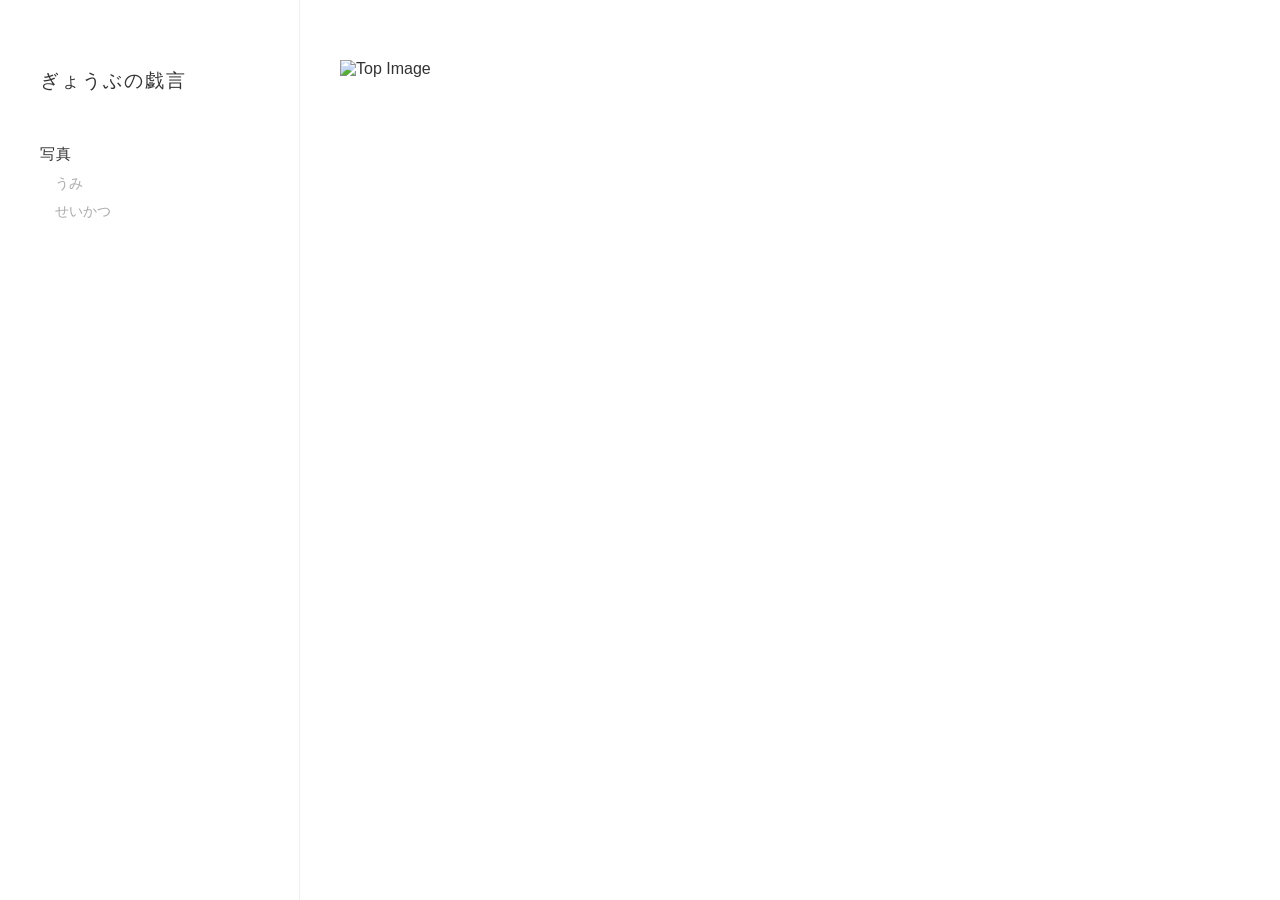
==== index.html @ 8478bc0f "Add files via upload" ====
<!DOCTYPE html>
<html lang="ja">
<head>
    <meta charset="UTF-8">
    <meta name="viewport" content="width=device-width, initial-scale=1.0">
    <title>ぎょうぶの戯言</title>
    <link rel="stylesheet" href="style.css">
</head>
<body>
    <header class="mobile-header">
        <h1 class="mobile-logo"><a href="#" onclick="showTopPage(); return false;">ぎょうぶの戯言</a></h1>
        <div class="hamburger" id="hamburger" onclick="toggleMenu()">
            <span></span>
            <span></span>
            <span></span>
        </div>
    </header>

    <div class="container">
        <aside class="sidebar">
            <h1 class="logo"><a href="#" onclick="showTopPage(); return false;"><p>ぎょうぶの戯言</p></a></h1>
            <nav>
                <ul class="nav-links">
                    <li>
                        <span class="nav-category">写真</span>
                        <ul class="sub-nav">
                            <li><a href="#" onclick="loadSection('umi.html'); return false;">うみ</a></li>
                            <li><a href="#" onclick="loadSection('data-seikatsu.html'); return false;">せいかつ</a></li>
                        </ul>
                    </li>
                    <!-- 「なんかひとりごと」の項目は削除しました -->
                </ul>
            </nav>
        </aside>

        <main class="content">
            <div id="loading" style="display: none;">読み込み中...</div>
            
            <div id="dynamic-content" class="content-section">
                <div id="content-grid">
                    <div class="top-main-visual">
                        <img src="images/top.jpg" alt="Top Image">
                    </div>
                </div>
            </div>
            
        </main>
    </div>

    <!-- モーダル部分 -->
    <div id="photo-modal" class="modal" onclick="closeModal(event)">
        <span class="close-btn" onclick="closeModal(event, true)">&times;</span>
        
        <div class="modal-content">
            <img id="modal-img" src="" alt="">
            
            <div class="modal-nav">
                <span class="nav-btn prev" onclick="changePhoto(-1, event)">←</span>
                <span class="nav-btn next" onclick="changePhoto(1, event)">→</span>
            </div>
        </div>
    </div>

    <script src="main.js"></script>
</body>
</html>
---- style.css ----
/* 全体の基本設定 */
body { margin: 0; font-family: "Helvetica Neue", Arial, "Hiragino Kaku Gothic ProN", Meiryo, sans-serif; color: #333; background-color: #fff; }
.container { display: flex; min-height: 100vh; }

h1{ line-height: 25%; }

/* 左側サイドバー（PC用） */
.sidebar { width: 300px; padding: 60px 40px; position: fixed; height: 100vh; border-right: 1px solid #f0f0f0; box-sizing: border-box; overflow-y: auto; background-color: #fff;}
.logo { font-size: 1.2rem; margin-bottom: 60px; font-weight: normal; letter-spacing: 0.1em; }
.logo a { text-decoration: none; color: inherit; }
.nav-links { list-style: none; padding: 0; margin: 0; }
.nav-links li { margin-bottom: 12px; }
.nav-category { display: block; color: #333; font-size: 0.95rem; font-weight: normal; letter-spacing: 0.05em; margin-bottom: 10px; cursor: default; }
.nav-links a { text-decoration: none; color: #888; font-size: 0.95rem; transition: color 0.3s ease; display: block; }
.nav-links a:hover { color: #111; }
.sub-nav { list-style: none; padding-left: 15px; margin-top: 10px; margin-bottom: 20px; }
.sub-nav li { margin-bottom: 10px; }
.sub-nav a { font-size: 0.85rem; color: #aaa; }
.mt-20 { margin-top: 20px; }

/* 右側メインコンテンツ（PC用） */
.content { margin-left: 300px; padding: 60px 40px; flex-grow: 1; box-sizing: border-box; }
.content-section { display: none; }
#dynamic-content { display: block; }
.top-main-visual { width: 100%; max-width: 900px; margin: 0 auto; }
.top-main-visual img { width: 100%; height: auto; max-height: 80vh; object-fit: contain; display: block; }

/* グリッドレイアウト */
.grid { display: grid; grid-template-columns: repeat(auto-fill, minmax(250px, 1fr)); gap: 30px; }
.card { display: flex; flex-direction: column; }
.card img { width: 100%; aspect-ratio: 1 / 1; object-fit: cover; cursor: pointer; transition: opacity 0.3s ease; }
.card img:hover { opacity: 0.85; }

/* ブログの文字デザイン */
.card-title { font-size: 1rem; margin: 8px 0; font-weight: normal; }
.card-date { font-size: 0.8rem; color: #aaa; letter-spacing: 0.05em; }
.blog-single { max-width: 650px; margin: 0; }
.blog-single-title { font-size: 1.4rem; font-weight: normal; margin: 12px 0 40px 0; line-height: 1.4; }
.blog-single-body { line-height: 1.8; font-size: 0.95rem; }
.blog-single-body img { max-width: 100%; height: auto; margin: 20px 0; }

/* スマートフォン用レイアウト (横幅768px以下) */
.mobile-header { display: none; } /* PCでは隠す */

@media (max-width: 768px) {
    .container { display: block; }
    
    /* スマホ用ヘッダーを表示 */
    .mobile-header {
        display: flex; justify-content: space-between; align-items: center;
        position: fixed; top: 0; left: 0; width: 100%; height: 60px;
        background-color: rgba(255, 255, 255, 0.95); z-index: 1000;
        padding: 0 20px; box-sizing: border-box; border-bottom: 1px solid #f0f0f0;
    }
    .mobile-logo { font-size: 1.1rem; margin: 0; font-weight: normal; letter-spacing: 0.1em; }
    .mobile-logo a { text-decoration: none; color: #333; }

    /* ハンバーガーアイコン */
    .hamburger { width: 24px; height: 16px; cursor: pointer; position: relative; z-index: 1001; }
    .hamburger span { display: block; position: absolute; width: 100%; height: 1px; background-color: #333; transition: 0.3s; }
    .hamburger span:nth-child(1) { top: 0; }
    .hamburger span:nth-child(2) { top: 7px; }
    .hamburger span:nth-child(3) { top: 14px; }
    
    /* ハンバーガーが「×」になる動き */
    .hamburger.open span:nth-child(1) { top: 7px; transform: rotate(45deg); }
    .hamburger.open span:nth-child(2) { opacity: 0; }
    .hamburger.open span:nth-child(3) { top: 7px; transform: rotate(-45deg); }

    /* サイドバーを画面外（左側）に隠す */
    .sidebar {
        transform: translateX(-100%); transition: transform 0.3s ease;
        width: 80%; max-width: 300px; z-index: 999;
        padding-top: 80px; /* ヘッダー分下げる */
        box-shadow: 2px 0 10px rgba(0,0,0,0.05);
    }
    .sidebar.open { transform: translateX(0); } /* メニューを開いた時 */
    .sidebar .logo { display: none; } /* PC用のロゴはスマホでは消す */

    /* メインコンテンツの余白調整 */
    .content { margin-left: 0; padding: 80px 20px 40px; }

    /* 写真のサイズをスマホ用に調整 */
    .grid { gap: 15px; grid-template-columns: repeat(auto-fill, minmax(130px, 1fr)); }
}

/* ★変更：写真拡大用モーダルとボタンの新しいスタイル */
.modal {
    display: none;
    position: fixed;
    z-index: 2000;
    top: 0;
    left: 0;
    width: 100%;
    height: 100%;
    background-color: rgba(255, 255, 255, 0.97);
}

/* 画像とナビゲーションを縦に並べるコンテナ */
.modal-content {
    display: flex;
    flex-direction: column;
    align-items: center;
    justify-content: center;
    height: 100%;
    padding: 60px 20px 20px; /* 上下に余白を設定 */
    box-sizing: border-box;
}

.modal img {
    max-width: 100%;
    max-height: calc(100% - 60px); /* ナビゲーション用のスペースを空ける */
    object-fit: contain;
    cursor: default;
    margin-bottom: 20px; /* 写真の下に余白を設定 */
}

/* ★追加：写真の下に配置するナビゲーションボタンのスタイル */
.modal-nav {
    display: flex;
    justify-content: center;
    gap: 40px; /* ボタン同士のすき間 */
    width: 100%;
}

.nav-btn {
    cursor: pointer;
    color: #ccc;
    font-weight: 200;    /* ★数字を小さくして、線を極細にします */
    font-size: 20px;     /* ★矢印のサイズをすっきりした大きさに調整します */
    transition: 0.3s;
    user-select: none;
}

.nav-btn:hover {
    color: #333;
}

/* 左右の矢印ボタンの個別配置を削除 */
.prev, .next { position: static; transform: none; padding: 0; }

/* 右上の閉じるボタン(×) */
.close-btn {
    position: absolute;
    top: 30px;
    right: 40px;
    color: #ccc;
    font-size: 40px;
    font-weight: normal;
    cursor: pointer;
    transition: 0.3s;
    z-index: 2001;
}

.close-btn:hover {
    color: #333;
}
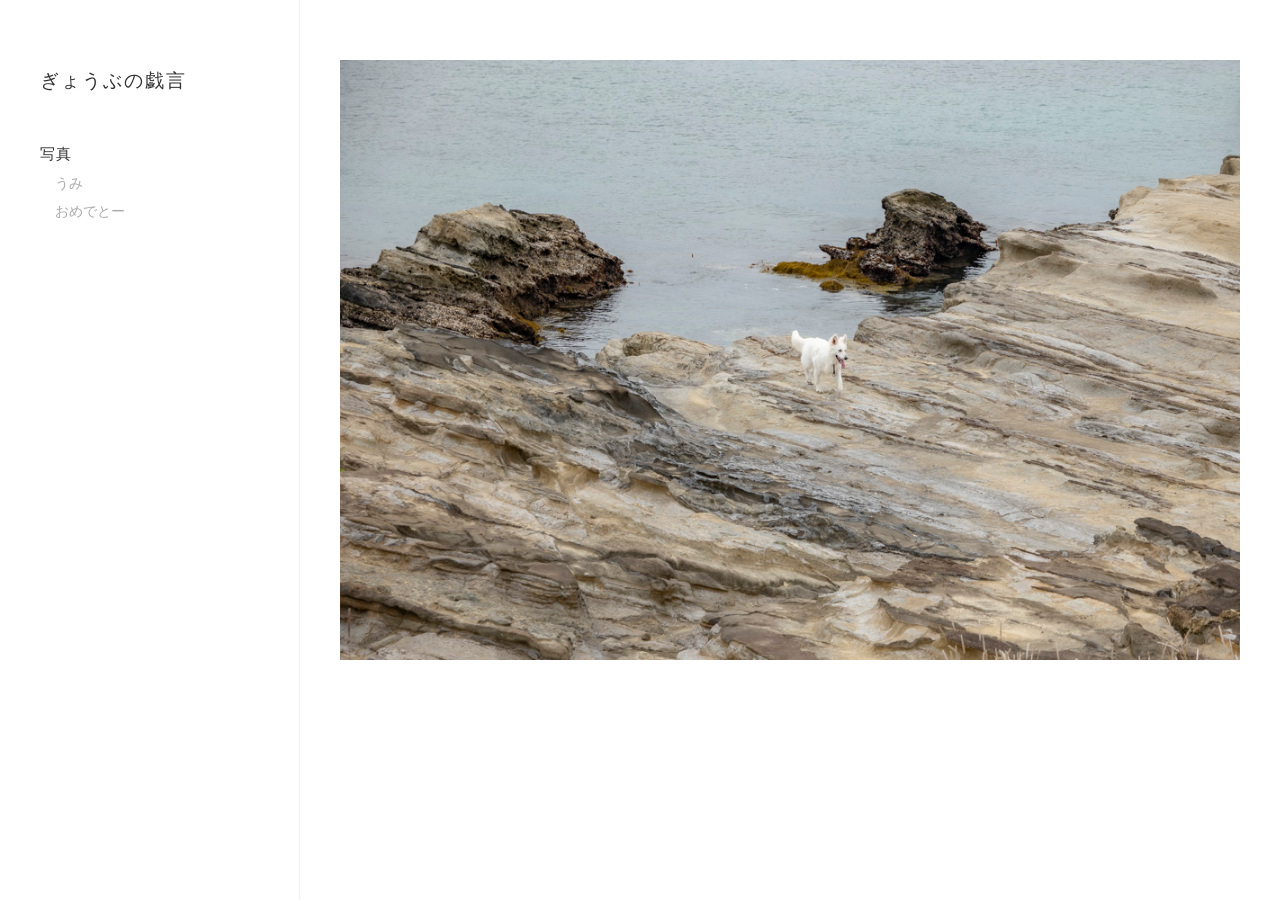
==== commit 64896364: "Add files via upload" ====
--- a/index.html
+++ b/index.html
@@ -25,7 +25,7 @@
                         <span class="nav-category">写真</span>
                         <ul class="sub-nav">
                             <li><a href="#" onclick="loadSection('umi.html'); return false;">うみ</a></li>
-                            <li><a href="#" onclick="loadSection('data-seikatsu.html'); return false;">せいかつ</a></li>
+                            <li><a href="#" onclick="loadSection('kk.html'); return false;">おめでとー</a></li>
                         </ul>
                     </li>
                     <!-- 「なんかひとりごと」の項目は削除しました -->
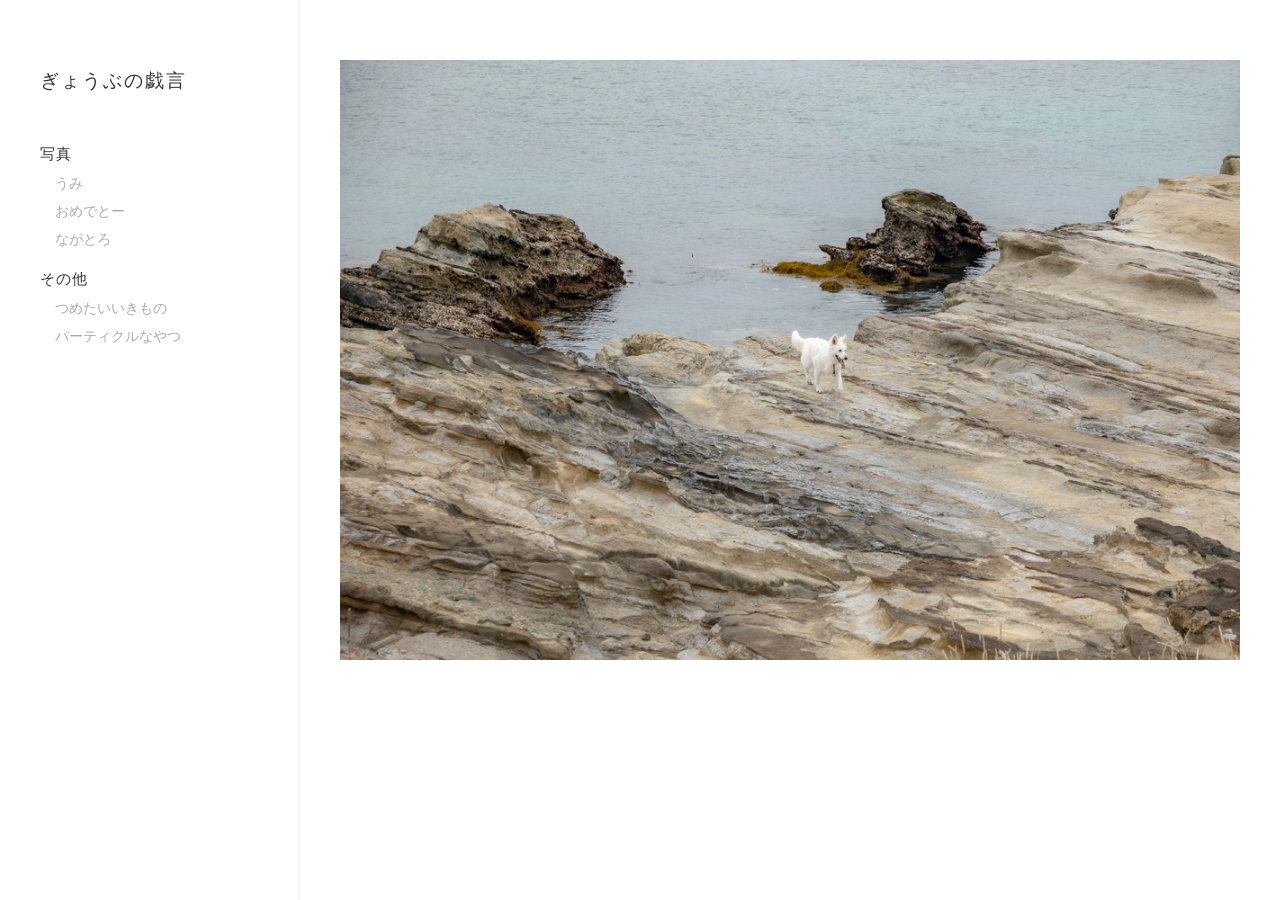
==== commit 31babb2c: "Add files via upload" ====
--- a/index.html
+++ b/index.html
@@ -26,7 +26,15 @@
                         <ul class="sub-nav">
                             <li><a href="#" onclick="loadSection('umi.html'); return false;">うみ</a></li>
                             <li><a href="#" onclick="loadSection('kk.html'); return false;">おめでとー</a></li>
+                            <li><a href="#" onclick="loadSection('kk.html'); return false;">ながとろ</a></li>
                         </ul>
+
+                        <span class="nav-category">その他</span>
+                        <ul class="sub-nav">
+                            <li><a href="https://ghana029.github.io/Transmission-Tower-Gallery/">つめたいいきもの</a></li>
+                            <li><a href="https://ghana029.github.io/Particle-Note/">パーティクルなやつ</a></li>
+                        </ul>
+
                     </li>
                     <!-- 「なんかひとりごと」の項目は削除しました -->
                 </ul>
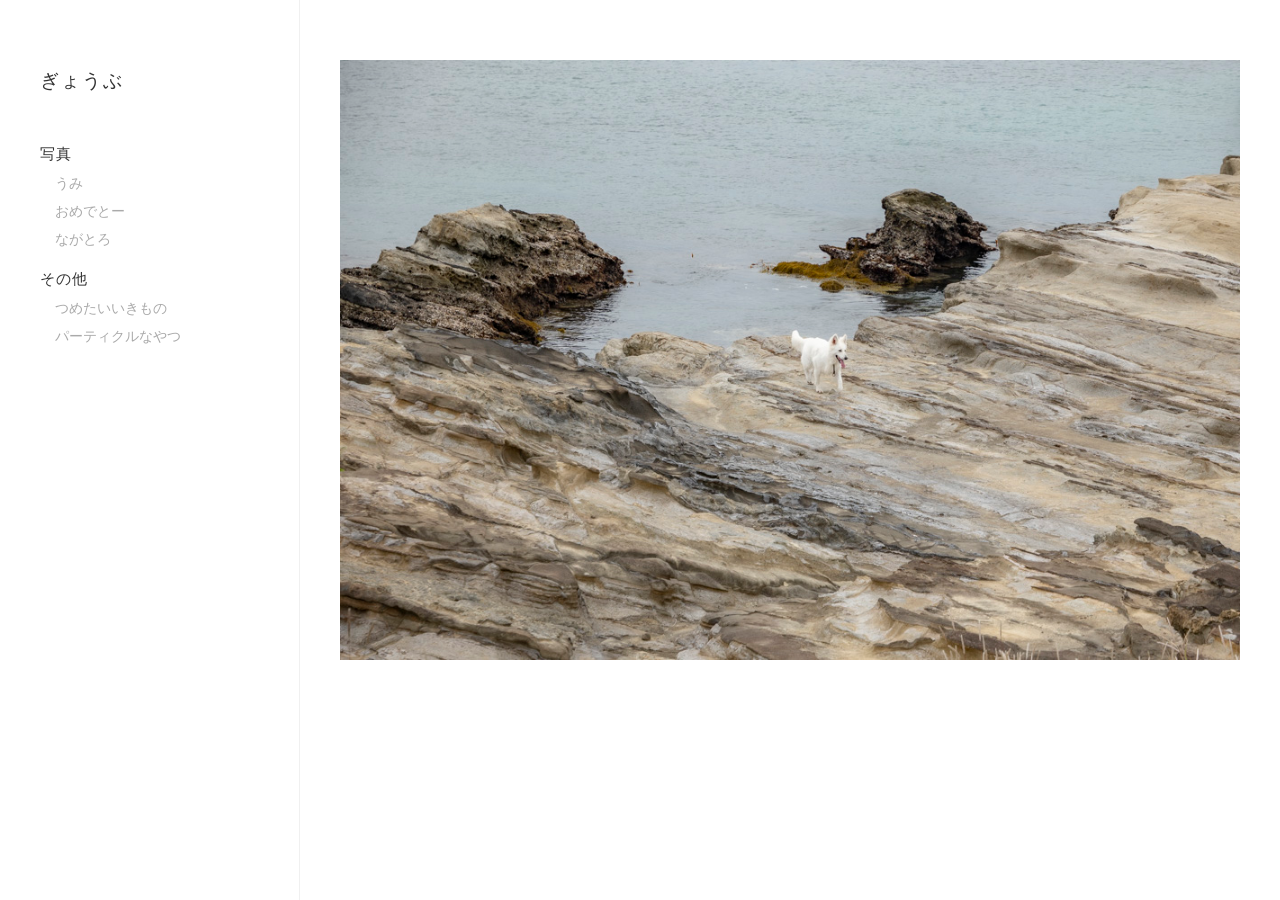
==== commit 55469a01: "Add files via upload" ====
--- a/index.html
+++ b/index.html
@@ -3,12 +3,12 @@
 <head>
     <meta charset="UTF-8">
     <meta name="viewport" content="width=device-width, initial-scale=1.0">
-    <title>ぎょうぶの戯言</title>
+    <title>ぎょうぶ</title>
     <link rel="stylesheet" href="style.css">
 </head>
 <body>
     <header class="mobile-header">
-        <h1 class="mobile-logo"><a href="#" onclick="showTopPage(); return false;">ぎょうぶの戯言</a></h1>
+        <h1 class="mobile-logo"><a href="#" onclick="showTopPage(); return false;">ぎょうぶ</a></h1>
         <div class="hamburger" id="hamburger" onclick="toggleMenu()">
             <span></span>
             <span></span>
@@ -18,7 +18,7 @@
 
     <div class="container">
         <aside class="sidebar">
-            <h1 class="logo"><a href="#" onclick="showTopPage(); return false;"><p>ぎょうぶの戯言</p></a></h1>
+            <h1 class="logo"><a href="#" onclick="showTopPage(); return false;"><p>ぎょうぶ</p></a></h1>
             <nav>
                 <ul class="nav-links">
                     <li>
@@ -26,7 +26,7 @@
                         <ul class="sub-nav">
                             <li><a href="#" onclick="loadSection('umi.html'); return false;">うみ</a></li>
                             <li><a href="#" onclick="loadSection('kk.html'); return false;">おめでとー</a></li>
-                            <li><a href="#" onclick="loadSection('kk.html'); return false;">ながとろ</a></li>
+                            <li><a href="#" onclick="loadSection('nagatoro.html'); return false;">ながとろ</a></li>
                         </ul>
 
                         <span class="nav-category">その他</span>
